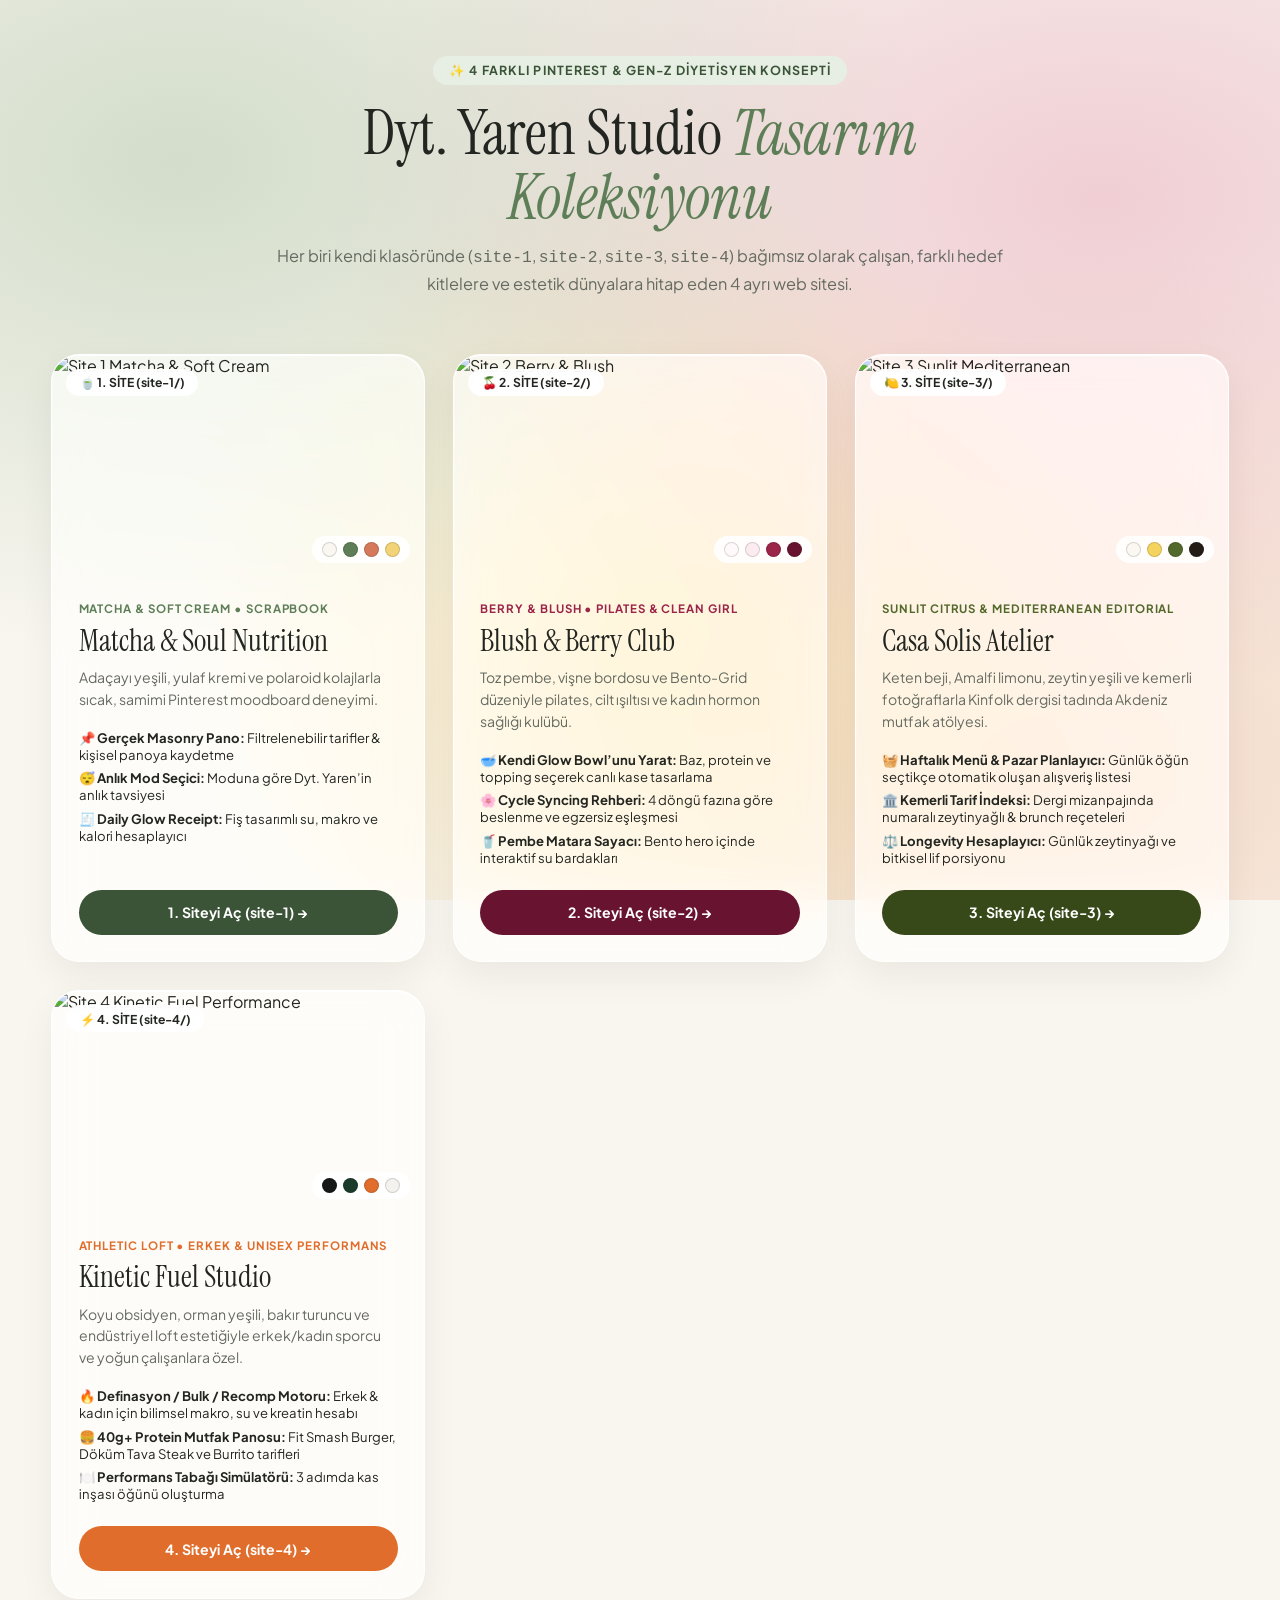
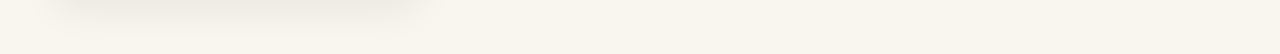
==== index.html @ ccabcf1e "feat: add 4 Pinterest & Blurmorphism dietitian website concepts (site-1 to site-4)" ====
<!DOCTYPE html>
<html lang="tr">
<head>
  <meta charset="UTF-8" />
  <meta name="viewport" content="width=device-width, initial-scale=1.0" />
  <title>Diyetisyen Web Tasarım Koleksiyonu — 4 Farklı Pinterest Estetiği</title>
  <link rel="preconnect" href="https://fonts.googleapis.com">
  <link rel="preconnect" href="https://fonts.gstatic.com" crossorigin>
  <link href="https://fonts.googleapis.com/css2?family=Instrument+Serif:ital@0;1&family=Plus+Jakarta+Sans:wght@400;500;600;700&display=swap" rel="stylesheet">
  <style>
    :root {
      --bg: #F9F6F0;
      --ink: #222520;
      --muted: #666B62;
    }
    * {
      box-sizing: border-box;
      margin: 0;
      padding: 0;
    }
    body {
      font-family: 'Plus Jakarta Sans', sans-serif;
      background-color: var(--bg);
      background-image:
        radial-gradient(at 14% 18%, rgba(139, 174, 131, 0.35) 0px, transparent 48%),
        radial-gradient(at 86% 22%, rgba(214, 87, 128, 0.25) 0px, transparent 50%),
        radial-gradient(at 50% 70%, rgba(244, 211, 94, 0.3) 0px, transparent 52%),
        radial-gradient(at 82% 85%, rgba(224, 109, 43, 0.22) 0px, transparent 48%);
      background-attachment: fixed;
      color: var(--ink);
      padding: 3.5rem 4%;
      min-height: 100vh;
    }
    .hub-container {
      max-width: 1240px;
      margin: 0 auto;
    }
    .hub-header {
      text-align: center;
      max-width: 760px;
      margin: 0 auto 3.5rem;
    }
    .badge {
      display: inline-block;
      background: #E7EFE4;
      color: #3B5438;
      font-size: 0.78rem;
      font-weight: 700;
      letter-spacing: 0.1em;
      text-transform: uppercase;
      padding: 0.4rem 1rem;
      border-radius: 999px;
      margin-bottom: 1rem;
    }
    h1 {
      font-family: 'Instrument Serif', serif;
      font-size: clamp(2.6rem, 4.8vw, 4rem);
      font-weight: 400;
      line-height: 1.05;
      margin-bottom: 0.85rem;
    }
    h1 em {
      font-style: italic;
      color: #5D7E57;
    }
    .hub-header p {
      color: var(--muted);
      font-size: 1.02rem;
      line-height: 1.6;
    }
    .cards-grid {
      display: grid;
      grid-template-columns: repeat(auto-fit, minmax(280px, 1fr));
      gap: 1.75rem;
    }
    .concept-card {
      background: rgba(255, 255, 255, 0.68);
      backdrop-filter: blur(22px) saturate(190%);
      -webkit-backdrop-filter: blur(22px) saturate(190%);
      border-radius: 28px;
      overflow: hidden;
      border: 1px solid rgba(255, 255, 255, 0.88);
      box-shadow: inset 0 1px 1px #FFFFFF, 0 14px 36px rgba(0, 0, 0, 0.06);
      display: flex;
      flex-direction: column;
      transition: transform 0.28s ease, box-shadow 0.28s ease;
      text-decoration: none;
      color: inherit;
    }
    .concept-card:hover {
      transform: translateY(-8px);
      box-shadow: 0 22px 48px rgba(0, 0, 0, 0.12);
    }
    .card-preview {
      height: 220px;
      position: relative;
      overflow: hidden;
    }
    .card-preview img {
      width: 100%;
      height: 100%;
      object-fit: cover;
      transition: transform 0.45s ease;
    }
    .concept-card:hover .card-preview img {
      transform: scale(1.05);
    }
    .site-num {
      position: absolute;
      top: 14px;
      left: 14px;
      background: rgba(255, 255, 255, 0.94);
      backdrop-filter: blur(8px);
      padding: 0.35rem 0.85rem;
      border-radius: 999px;
      font-size: 0.76rem;
      font-weight: 700;
    }
    .palette-dots {
      position: absolute;
      bottom: 12px;
      right: 14px;
      display: flex;
      gap: 6px;
      background: rgba(255, 255, 255, 0.9);
      padding: 6px 10px;
      border-radius: 999px;
    }
    .dot {
      width: 15px;
      height: 15px;
      border-radius: 50%;
      border: 1px solid rgba(0, 0, 0, 0.15);
    }
    .card-body {
      padding: 1.65rem;
      display: flex;
      flex-direction: column;
      flex: 1;
    }
    .folder-tag {
      font-size: 0.72rem;
      font-weight: 700;
      letter-spacing: 0.08em;
      text-transform: uppercase;
      margin-bottom: 0.3rem;
    }
    .card-body h2 {
      font-family: 'Instrument Serif', serif;
      font-size: 1.9rem;
      font-weight: 400;
      margin-bottom: 0.45rem;
    }
    .card-body p {
      font-size: 0.88rem;
      color: var(--muted);
      line-height: 1.55;
      margin-bottom: 1.15rem;
    }
    .features-list {
      list-style: none;
      display: flex;
      flex-direction: column;
      gap: 0.4rem;
      font-size: 0.82rem;
      margin-bottom: 1.5rem;
      flex: 1;
    }
    .open-btn {
      display: inline-flex;
      align-items: center;
      justify-content: center;
      padding: 0.85rem 1.3rem;
      border-radius: 999px;
      font-weight: 700;
      font-size: 0.88rem;
      color: #FFFFFF;
      text-align: center;
    }
    .btn-s1 { background: #3B5438; }
    .btn-s2 { background: #681430; }
    .btn-s3 { background: #384919; }
    .btn-s4 { background: #E06D2B; }
    @media (max-width: 640px) {
      body {
        padding: 2rem 4% 3rem;
      }
      .hub-header {
        margin-bottom: 2rem;
      }
      .cards-grid {
        grid-template-columns: 1fr;
        gap: 1.25rem;
      }
      .card-preview {
        height: 195px;
      }
      .card-body {
        padding: 1.3rem;
      }
    }
  </style>
</head>
<body>
  <div class="hub-container">
    <header class="hub-header">
      <span class="badge">✨ 4 FARKLI PINTEREST &amp; GEN-Z DİYETİSYEN KONSEPTİ</span>
      <h1>Dyt. Yaren Studio <em>Tasarım Koleksiyonu</em></h1>
      <p>
        Her biri kendi klasöründe (<code>site-1</code>, <code>site-2</code>, <code>site-3</code>, <code>site-4</code>) bağımsız olarak çalışan, farklı hedef kitlelere ve estetik dünyalara hitap eden 4 ayrı web sitesi.
      </p>
    </header>

    <div class="cards-grid">
      <!-- SITE 1 -->
      <a href="site-1/index.html" class="concept-card">
        <div class="card-preview">
          <img src="https://images.unsplash.com/photo-1515823064-d6e0c04616a7?auto=format&fit=crop&w=800&q=80" alt="Site 1 Matcha & Soft Cream" />
          <span class="site-num">🍵 1. SİTE (site-1/)</span>
          <div class="palette-dots">
            <span class="dot" style="background: #FAF6F0"></span>
            <span class="dot" style="background: #5D7E57"></span>
            <span class="dot" style="background: #D47A5B"></span>
            <span class="dot" style="background: #F2D377"></span>
          </div>
        </div>
        <div class="card-body">
          <span class="folder-tag" style="color: #5D7E57">MATCHA &amp; SOFT CREAM • SCRAPBOOK</span>
          <h2>Matcha &amp; Soul Nutrition</h2>
          <p>Adaçayı yeşili, yulaf kremi ve polaroid kolajlarla sıcak, samimi Pinterest moodboard deneyimi.</p>
          <ul class="features-list">
            <li>📌 <strong>Gerçek Masonry Pano:</strong> Filtrelenebilir tarifler &amp; kişisel panoya kaydetme</li>
            <li>😴 <strong>Anlık Mod Seçici:</strong> Moduna göre Dyt. Yaren’in anlık tavsiyesi</li>
            <li>🧾 <strong>Daily Glow Receipt:</strong> Fiş tasarımlı su, makro ve kalori hesaplayıcı</li>
          </ul>
          <span class="open-btn btn-s1">1. Siteyi Aç (site-1) →</span>
        </div>
      </a>

      <!-- SITE 2 -->
      <a href="site-2/index.html" class="concept-card">
        <div class="card-preview">
          <img src="https://images.unsplash.com/photo-1490474418585-ba9bad8fd0ea?auto=format&fit=crop&w=800&q=80" alt="Site 2 Berry & Blush" />
          <span class="site-num">🍒 2. SİTE (site-2/)</span>
          <div class="palette-dots">
            <span class="dot" style="background: #FFF9FB"></span>
            <span class="dot" style="background: #FCEBF0"></span>
            <span class="dot" style="background: #9B2449"></span>
            <span class="dot" style="background: #681430"></span>
          </div>
        </div>
        <div class="card-body">
          <span class="folder-tag" style="color: #9B2449">BERRY &amp; BLUSH • PILATES &amp; CLEAN GIRL</span>
          <h2>Blush &amp; Berry Club</h2>
          <p>Toz pembe, vişne bordosu ve Bento-Grid düzeniyle pilates, cilt ışıltısı ve kadın hormon sağlığı kulübü.</p>
          <ul class="features-list">
            <li>🥣 <strong>Kendi Glow Bowl’unu Yarat:</strong> Baz, protein ve topping seçerek canlı kase tasarlama</li>
            <li>🌸 <strong>Cycle Syncing Rehberi:</strong> 4 döngü fazına göre beslenme ve egzersiz eşleşmesi</li>
            <li>🥤 <strong>Pembe Matara Sayacı:</strong> Bento hero içinde interaktif su bardakları</li>
          </ul>
          <span class="open-btn btn-s2">2. Siteyi Aç (site-2) →</span>
        </div>
      </a>

      <!-- SITE 3 -->
      <a href="site-3/index.html" class="concept-card">
        <div class="card-preview">
          <img src="https://images.unsplash.com/photo-1540420773420-3366772f4999?auto=format&fit=crop&w=800&q=80" alt="Site 3 Sunlit Mediterranean" />
          <span class="site-num">🍋 3. SİTE (site-3/)</span>
          <div class="palette-dots">
            <span class="dot" style="background: #FBF8F1"></span>
            <span class="dot" style="background: #F4D35E"></span>
            <span class="dot" style="background: #53682B"></span>
            <span class="dot" style="background: #231C16"></span>
          </div>
        </div>
        <div class="card-body">
          <span class="folder-tag" style="color: #53682B">SUNLIT CITRUS &amp; MEDITERRANEAN EDITORIAL</span>
          <h2>Casa Solis Atelier</h2>
          <p>Keten beji, Amalfi limonu, zeytin yeşili ve kemerli fotoğraflarla Kinfolk dergisi tadında Akdeniz mutfak atölyesi.</p>
          <ul class="features-list">
            <li>🧺 <strong>Haftalık Menü &amp; Pazar Planlayıcı:</strong> Günlük öğün seçtikçe otomatik oluşan alışveriş listesi</li>
            <li>🏛️ <strong>Kemerli Tarif İndeksi:</strong> Dergi mizanpajında numaralı zeytinyağlı &amp; brunch reçeteleri</li>
            <li>⚖️ <strong>Longevity Hesaplayıcı:</strong> Günlük zeytinyağı ve bitkisel lif porsiyonu</li>
          </ul>
          <span class="open-btn btn-s3">3. Siteyi Aç (site-3) →</span>
        </div>
      </a>

      <!-- SITE 4 -->
      <a href="site-4/index.html" class="concept-card">
        <div class="card-preview">
          <img src="https://images.unsplash.com/photo-1544025162-d76694265947?auto=format&fit=crop&w=800&q=80" alt="Site 4 Kinetic Fuel Performance" />
          <span class="site-num">⚡ 4. SİTE (site-4/)</span>
          <div class="palette-dots">
            <span class="dot" style="background: #151817"></span>
            <span class="dot" style="background: #1B3B2B"></span>
            <span class="dot" style="background: #E06D2B"></span>
            <span class="dot" style="background: #F3F2EE"></span>
          </div>
        </div>
        <div class="card-body">
          <span class="folder-tag" style="color: #E06D2B">ATHLETIC LOFT • ERKEK &amp; UNISEX PERFORMANS</span>
          <h2>Kinetic Fuel Studio</h2>
          <p>Koyu obsidyen, orman yeşili, bakır turuncu ve endüstriyel loft estetiğiyle erkek/kadın sporcu ve yoğun çalışanlara özel.</p>
          <ul class="features-list">
            <li>🔥 <strong>Definasyon / Bulk / Recomp Motoru:</strong> Erkek &amp; kadın için bilimsel makro, su ve kreatin hesabı</li>
            <li>🍔 <strong>40g+ Protein Mutfak Panosu:</strong> Fit Smash Burger, Döküm Tava Steak ve Burrito tarifleri</li>
            <li>🍽️ <strong>Performans Tabağı Simülatörü:</strong> 3 adımda kas inşası öğünü oluşturma</li>
          </ul>
          <span class="open-btn btn-s4">4. Siteyi Aç (site-4) →</span>
        </div>
      </a>
    </div>
  </div>
</body>
</html>
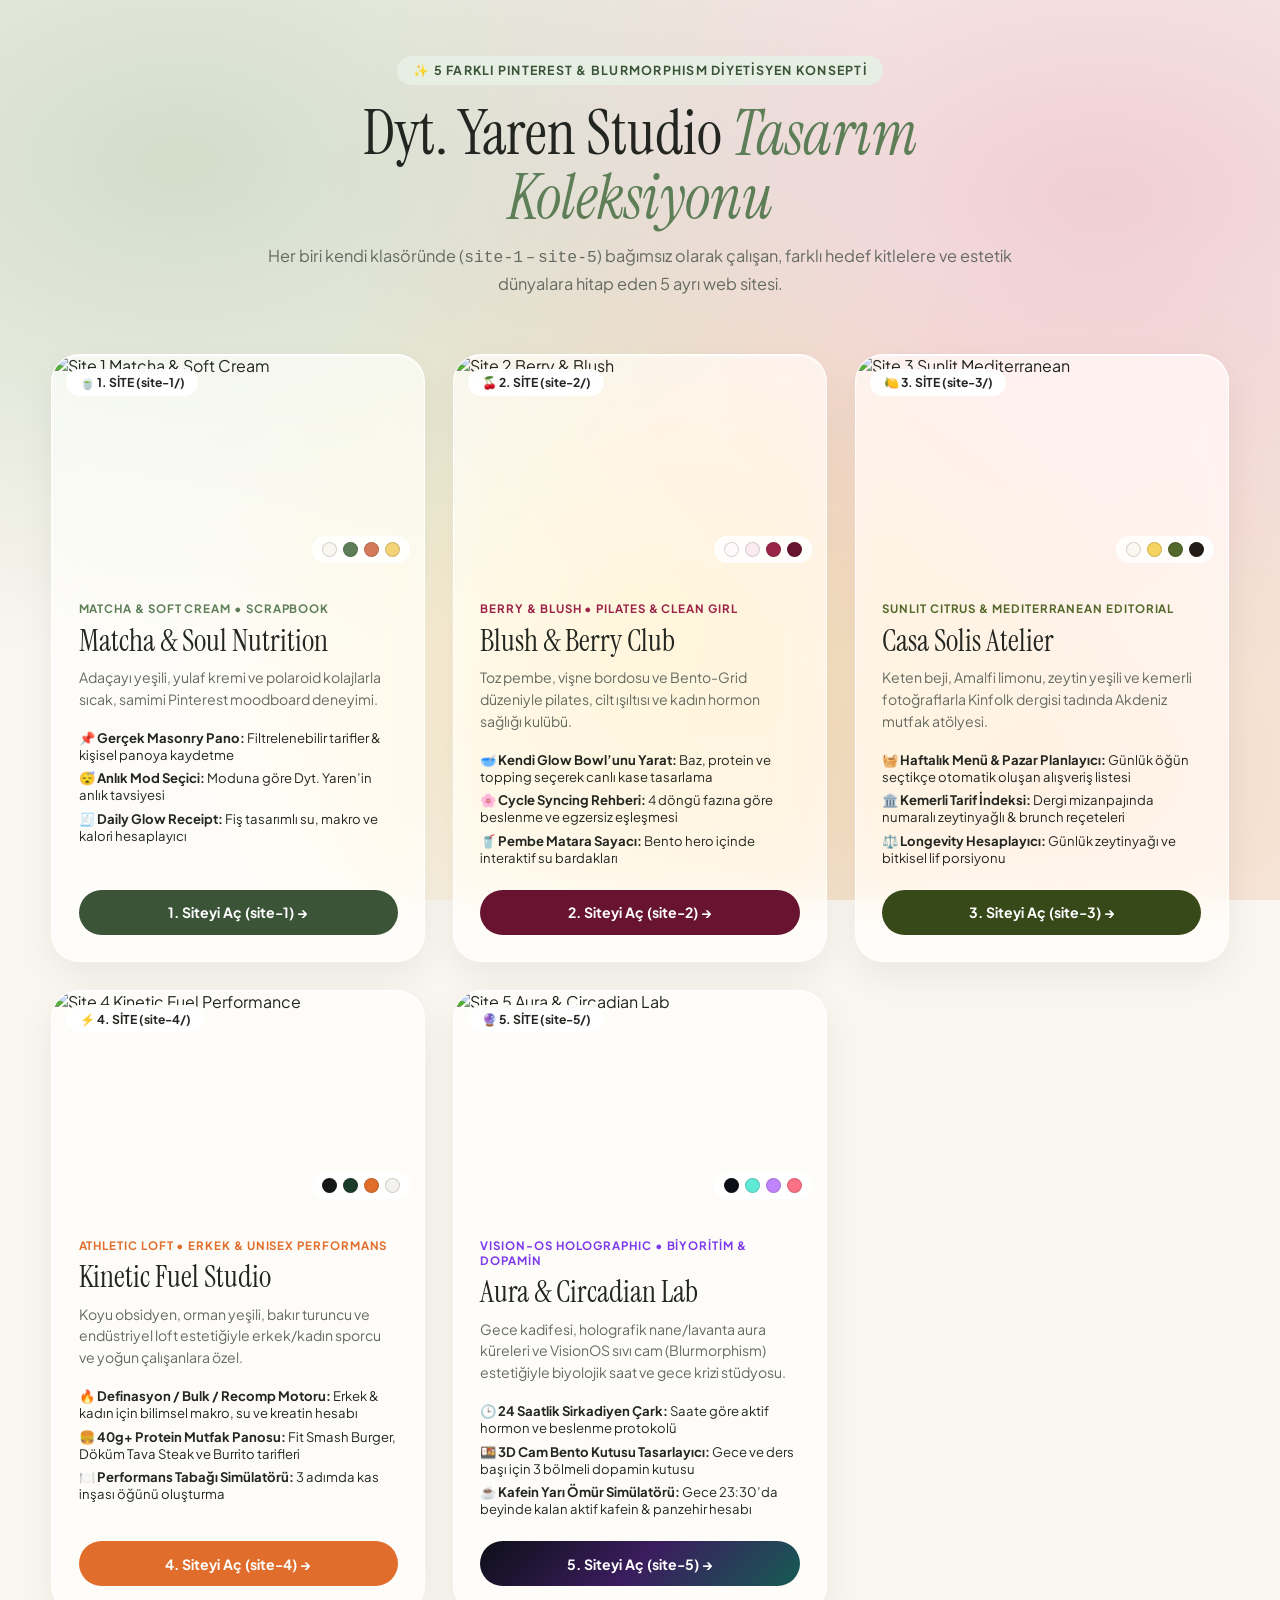
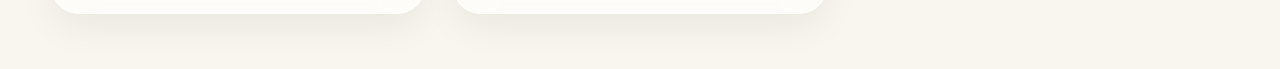
==== commit 20dd9daa: "feat: add 5th site (site-5 Aura & Circadian Lab) with VisionOS holographic blurmorphism, circadian w" ====
--- a/index.html
+++ b/index.html
@@ -3,7 +3,7 @@
 <head>
   <meta charset="UTF-8" />
   <meta name="viewport" content="width=device-width, initial-scale=1.0" />
-  <title>Diyetisyen Web Tasarım Koleksiyonu — 4 Farklı Pinterest Estetiği</title>
+  <title>Diyetisyen Web Tasarım Koleksiyonu — 5 Farklı Pinterest Estetiği</title>
   <link rel="preconnect" href="https://fonts.googleapis.com">
   <link rel="preconnect" href="https://fonts.gstatic.com" crossorigin>
   <link href="https://fonts.googleapis.com/css2?family=Instrument+Serif:ital@0;1&family=Plus+Jakarta+Sans:wght@400;500;600;700&display=swap" rel="stylesheet">
@@ -181,6 +181,7 @@
     .btn-s2 { background: #681430; }
     .btn-s3 { background: #384919; }
     .btn-s4 { background: #E06D2B; }
+    .btn-s5 { background: linear-gradient(135deg, #0D0F18 0%, #3B1D5E 50%, #165B54 100%); }
     @media (max-width: 640px) {
       body {
         padding: 2rem 4% 3rem;
@@ -204,10 +205,10 @@
 <body>
   <div class="hub-container">
     <header class="hub-header">
-      <span class="badge">✨ 4 FARKLI PINTEREST &amp; GEN-Z DİYETİSYEN KONSEPTİ</span>
+      <span class="badge">✨ 5 FARKLI PINTEREST &amp; BLURMORPHISM DİYETİSYEN KONSEPTİ</span>
       <h1>Dyt. Yaren Studio <em>Tasarım Koleksiyonu</em></h1>
       <p>
-        Her biri kendi klasöründe (<code>site-1</code>, <code>site-2</code>, <code>site-3</code>, <code>site-4</code>) bağımsız olarak çalışan, farklı hedef kitlelere ve estetik dünyalara hitap eden 4 ayrı web sitesi.
+        Her biri kendi klasöründe (<code>site-1</code> – <code>site-5</code>) bağımsız olarak çalışan, farklı hedef kitlelere ve estetik dünyalara hitap eden 5 ayrı web sitesi.
       </p>
     </header>
 
@@ -311,6 +312,31 @@
           <span class="open-btn btn-s4">4. Siteyi Aç (site-4) →</span>
         </div>
       </a>
+
+      <!-- SITE 5 -->
+      <a href="site-5/index.html" class="concept-card">
+        <div class="card-preview">
+          <img src="https://images.unsplash.com/photo-1513558161293-cdaf765ed2fd?auto=format&fit=crop&w=800&q=80" alt="Site 5 Aura & Circadian Lab" />
+          <span class="site-num">🔮 5. SİTE (site-5/)</span>
+          <div class="palette-dots">
+            <span class="dot" style="background: #0C0E17"></span>
+            <span class="dot" style="background: #5EEAD4"></span>
+            <span class="dot" style="background: #C084FC"></span>
+            <span class="dot" style="background: #FB7185"></span>
+          </div>
+        </div>
+        <div class="card-body">
+          <span class="folder-tag" style="color: #7C3AED">VISION-OS HOLOGRAPHIC • BİYORİTİM &amp; DOPAMİN</span>
+          <h2>Aura &amp; Circadian Lab</h2>
+          <p>Gece kadifesi, holografik nane/lavanta aura küreleri ve VisionOS sıvı cam (Blurmorphism) estetiğiyle biyolojik saat ve gece krizi stüdyosu.</p>
+          <ul class="features-list">
+            <li>🕒 <strong>24 Saatlik Sirkadiyen Çark:</strong> Saate göre aktif hormon ve beslenme protokolü</li>
+            <li>🍱 <strong>3D Cam Bento Kutusu Tasarlayıcı:</strong> Gece ve ders başı için 3 bölmeli dopamin kutusu</li>
+            <li>☕ <strong>Kafein Yarı Ömür Simülatörü:</strong> Gece 23:30’da beyinde kalan aktif kafein &amp; panzehir hesabı</li>
+          </ul>
+          <span class="open-btn btn-s5">5. Siteyi Aç (site-5) →</span>
+        </div>
+      </a>
     </div>
   </div>
 </body>
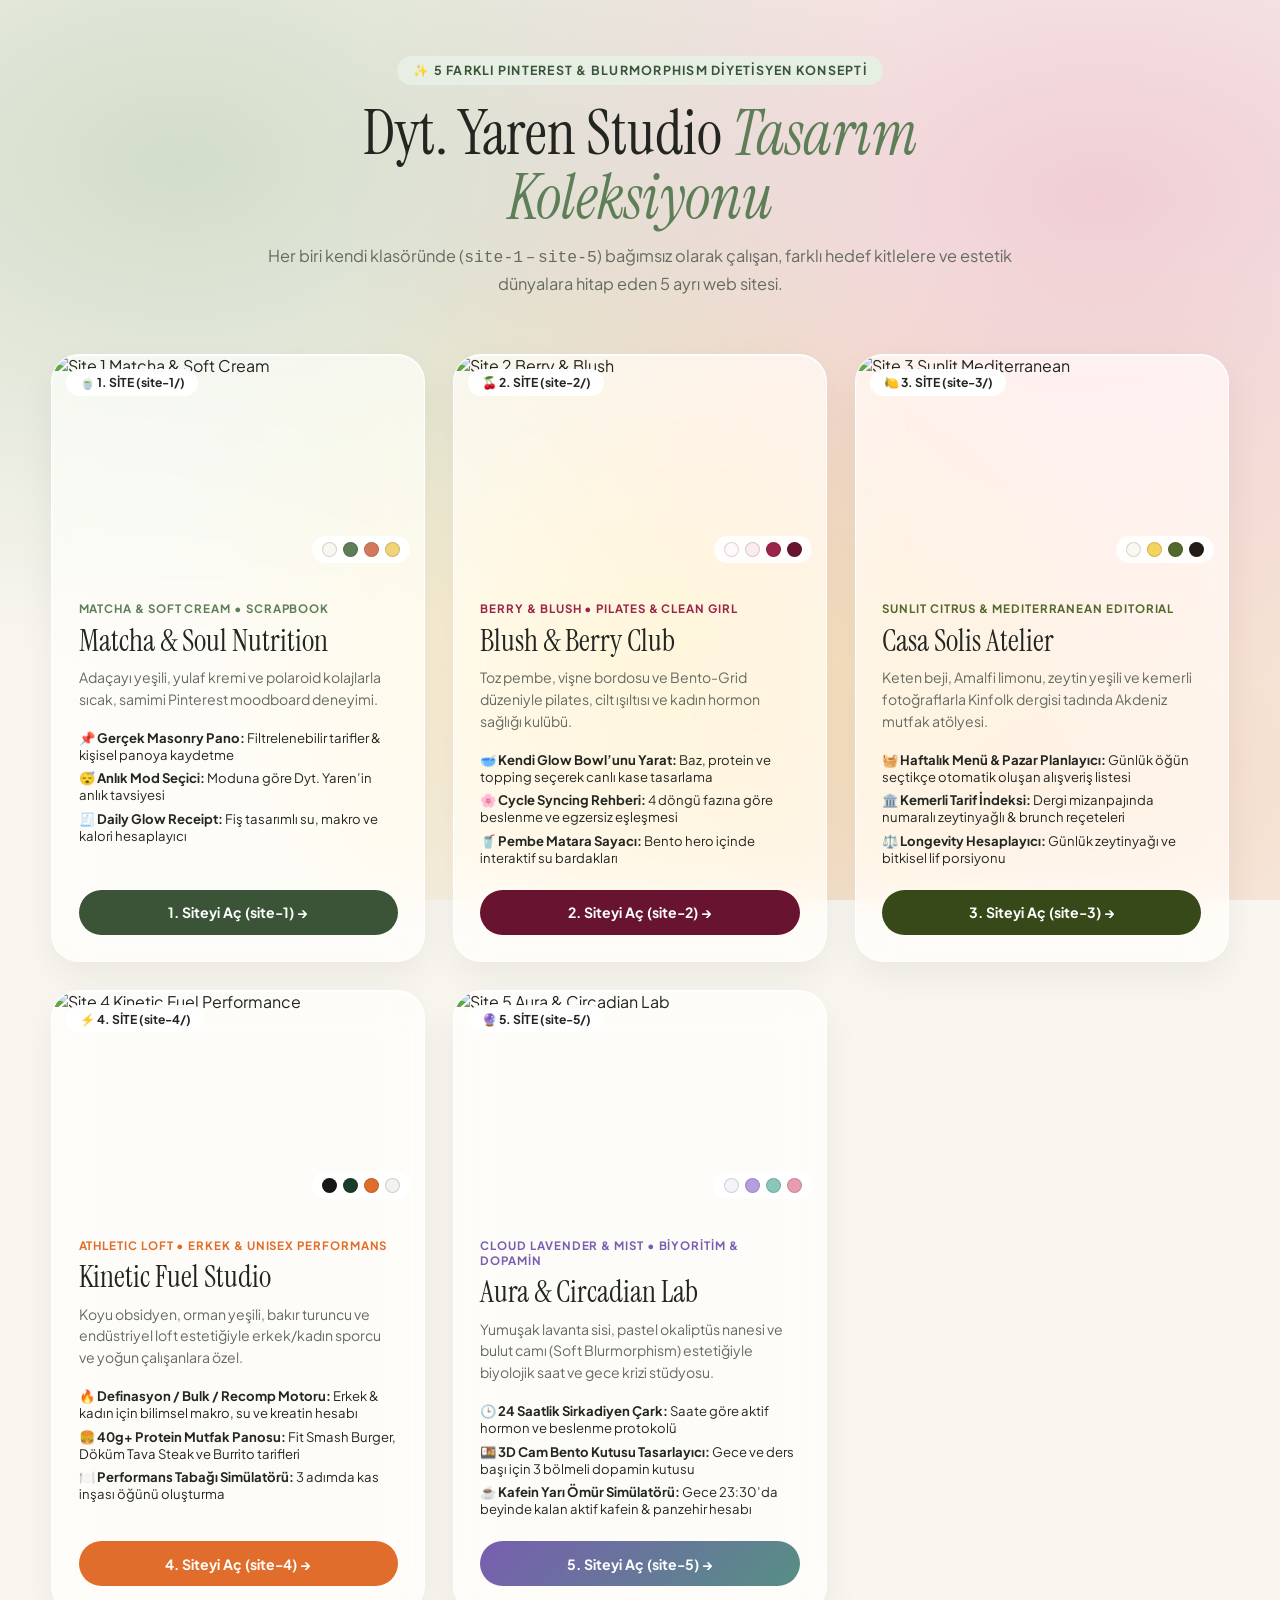
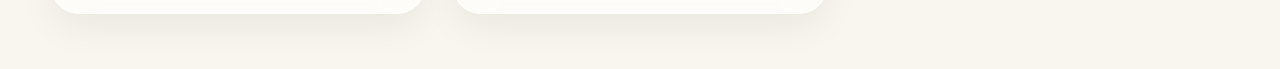
==== commit 6e08ee40: "style(site-5): soften contrast to Cloud Lavender & Pastel Mist blurmorphism palette" ====
--- a/index.html
+++ b/index.html
@@ -181,7 +181,7 @@
     .btn-s2 { background: #681430; }
     .btn-s3 { background: #384919; }
     .btn-s4 { background: #E06D2B; }
-    .btn-s5 { background: linear-gradient(135deg, #0D0F18 0%, #3B1D5E 50%, #165B54 100%); }
+    .btn-s5 { background: linear-gradient(135deg, #785EB0 0%, #568F84 100%); }
     @media (max-width: 640px) {
       body {
         padding: 2rem 4% 3rem;
@@ -319,16 +319,16 @@
           <img src="https://images.unsplash.com/photo-1513558161293-cdaf765ed2fd?auto=format&fit=crop&w=800&q=80" alt="Site 5 Aura & Circadian Lab" />
           <span class="site-num">🔮 5. SİTE (site-5/)</span>
           <div class="palette-dots">
-            <span class="dot" style="background: #0C0E17"></span>
-            <span class="dot" style="background: #5EEAD4"></span>
-            <span class="dot" style="background: #C084FC"></span>
-            <span class="dot" style="background: #FB7185"></span>
-          </div>
-        </div>
-        <div class="card-body">
-          <span class="folder-tag" style="color: #7C3AED">VISION-OS HOLOGRAPHIC • BİYORİTİM &amp; DOPAMİN</span>
+            <span class="dot" style="background: #F5F2FA"></span>
+            <span class="dot" style="background: #B49EE0"></span>
+            <span class="dot" style="background: #88C7BB"></span>
+            <span class="dot" style="background: #E89DAE"></span>
+          </div>
+        </div>
+        <div class="card-body">
+          <span class="folder-tag" style="color: #785EB0">CLOUD LAVENDER &amp; MIST • BİYORİTİM &amp; DOPAMİN</span>
           <h2>Aura &amp; Circadian Lab</h2>
-          <p>Gece kadifesi, holografik nane/lavanta aura küreleri ve VisionOS sıvı cam (Blurmorphism) estetiğiyle biyolojik saat ve gece krizi stüdyosu.</p>
+          <p>Yumuşak lavanta sisi, pastel okaliptüs nanesi ve bulut camı (Soft Blurmorphism) estetiğiyle biyolojik saat ve gece krizi stüdyosu.</p>
           <ul class="features-list">
             <li>🕒 <strong>24 Saatlik Sirkadiyen Çark:</strong> Saate göre aktif hormon ve beslenme protokolü</li>
             <li>🍱 <strong>3D Cam Bento Kutusu Tasarlayıcı:</strong> Gece ve ders başı için 3 bölmeli dopamin kutusu</li>
